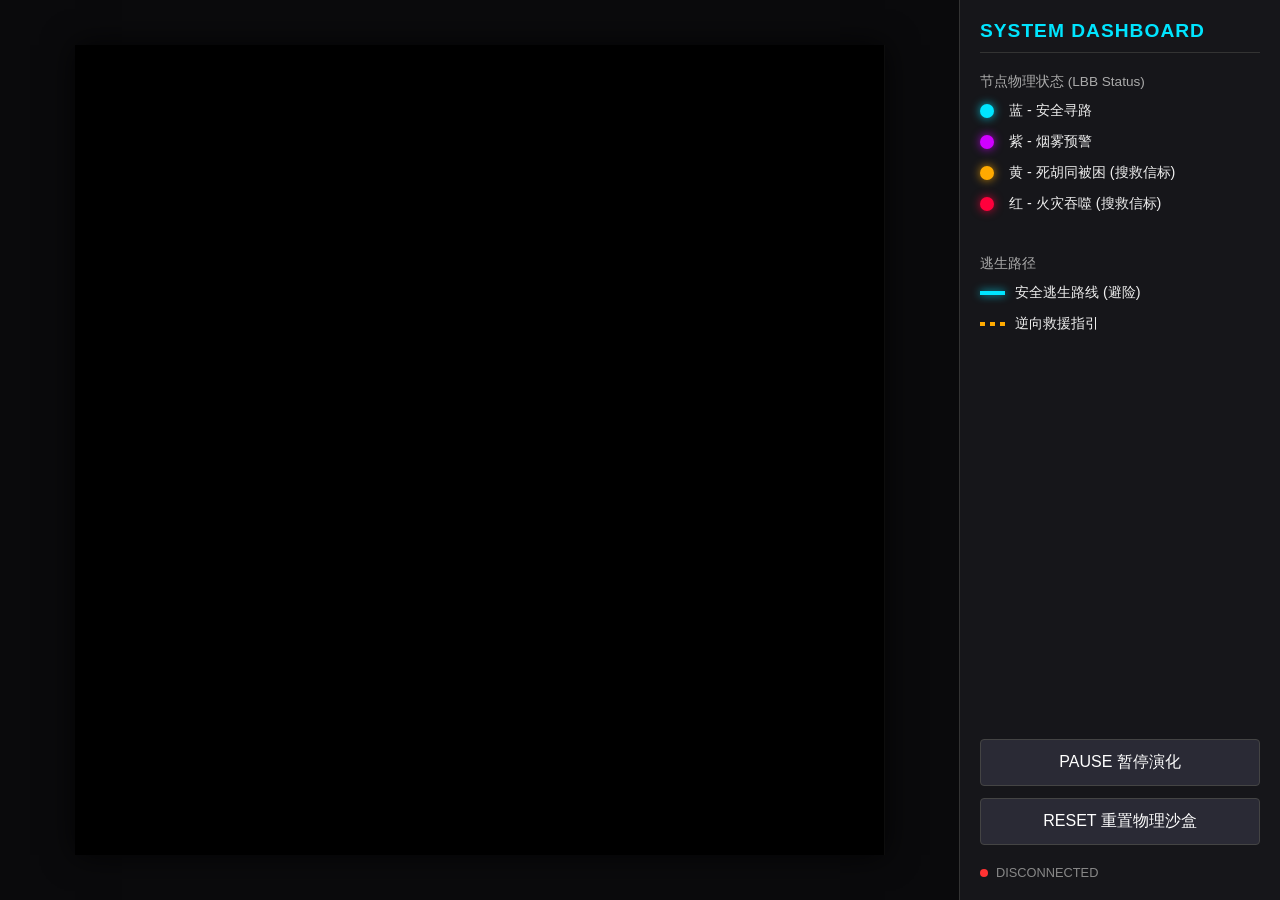
==== fire_escape_system/frontend/index.html @ aff35362 "出版完成" ====
<!DOCTYPE html>
<html lang="en">
<head>
    <meta charset="UTF-8">
    <title>火灾动态逃生推演系统</title>
    <style>
        body {
            background-color: #111;
            color: #eee;
            margin: 0;
            display: flex;
            height: 100vh;
            overflow: hidden;
            font-family: 'Segoe UI', Tahoma, Geneva, Verdana, sans-serif;
        }

        /* 左侧：物理推演画布区 */
        #sim-area {
            flex: 1;
            display: flex;
            justify-content: center;
            align-items: center;
            background-color: #0a0a0c;
            border-right: 1px solid #333;
        }
        #canvas-container {
            position: relative; 
            height: 90vh; 
            width: 90vh;
            box-shadow: 0 0 30px rgba(0, 0, 0, 0.8);
            background-color: #1a1a1a; 
        }
        #canvas-container canvas {
            width: 100% !important;
            height: 100% !important;
        }

        /* 右侧：推演控制台 Dashboard */
        #dashboard {
            width: 320px;
            background-color: #16161a;
            display: flex;
            flex-direction: column;
            padding: 20px;
            box-sizing: border-box;
            z-index: 10;
        }

        .panel-title {
            font-size: 1.2rem;
            font-weight: 600;
            margin-bottom: 20px;
            color: #00e5ff;
            text-transform: uppercase;
            letter-spacing: 1px;
            border-bottom: 1px solid #333;
            padding-bottom: 10px;
        }

        /* 图例系统 */
        .legend-group {
            margin-bottom: 30px;
        }
        .legend-item {
            display: flex;
            align-items: center;
            margin-bottom: 12px;
            font-size: 0.9rem;
        }
        .indicator {
            width: 14px;
            height: 14px;
            border-radius: 50%;
            margin-right: 15px;
            position: relative;
        }
        .ind-safe { background: #00e5ff; box-shadow: 0 0 10px rgba(0, 229, 255, 0.8); }
        .ind-smoke { background: #d000ff; box-shadow: 0 0 10px rgba(208, 0, 255, 0.8); }
        .ind-trap { background: #ffaa00; box-shadow: 0 0 10px rgba(255, 170, 0, 0.8); }
        .ind-fire { background: #ff003c; box-shadow: 0 0 10px rgba(255, 0, 60, 0.8); }

        .line-indicator {
            width: 25px;
            height: 4px;
            margin-right: 10px;
        }
        .line-solid { background: #00e5ff; box-shadow: 0 0 8px rgba(0, 229, 255, 0.8); }
        .line-dashed { background: repeating-linear-gradient(90deg, #ffaa00, #ffaa00 5px, transparent 5px, transparent 10px); }

        /* 控制按钮 */
        .control-group {
            display: flex;
            flex-direction: column;
            gap: 12px;
            margin-top: auto;
        }
        button {
            background-color: #2a2a35;
            color: #fff;
            border: 1px solid #444;
            padding: 12px;
            font-size: 1rem;
            cursor: pointer;
            border-radius: 4px;
            transition: all 0.2s ease;
        }
        button:hover { background-color: #3a3a45; border-color: #666; }
        button.active-btn { background-color: #00e5ff; color: #000; font-weight: bold; }
        
        /* 网络状态灯 */
        #net-status {
            margin-top: 20px;
            display: flex;
            align-items: center;
            font-size: 0.8rem;
            color: #888;
        }
        .status-dot {
            width: 8px;
            height: 8px;
            border-radius: 50%;
            margin-right: 8px;
            background: #ff3333; /* 默认断开红灯 */
        }
        .status-dot.online { background: #00ff66; box-shadow: 0 0 8px #00ff66; }

    </style>
</head>
<body>
    <div id="sim-area">
        <div id="canvas-container"></div>
    </div>

    <div id="dashboard">
        <div class="panel-title">System Dashboard</div>
        
        <div class="legend-group">
            <div style="color:#aaa; margin-bottom:10px; font-size:0.85rem;">节点物理状态 (LBB Status)</div>
            <div class="legend-item"><div class="indicator ind-safe"></div> 蓝 - 安全寻路</div>
            <div class="legend-item"><div class="indicator ind-smoke"></div> 紫 - 烟雾预警</div>
            <div class="legend-item"><div class="indicator ind-trap"></div> 黄 - 死胡同被困 (搜救信标)</div>
            <div class="legend-item"><div class="indicator ind-fire"></div> 红 - 火灾吞噬 (搜救信标)</div>
        </div>

        <div class="legend-group">
            <div style="color:#aaa; margin-bottom:10px; font-size:0.85rem;"> 逃生路径</div>
            <div class="legend-item"><div class="line-indicator line-solid"></div> 安全逃生路线 (避险)</div>
            <div class="legend-item"><div class="line-indicator line-dashed"></div> 逆向救援指引 </div>
        </div>

        <div class="control-group">
            <button id="btn-toggle">PAUSE 暂停演化</button>
            <button id="btn-reset">RESET 重置物理沙盒</button>
        </div>

        <div id="net-status">
            <div id="status-light" class="status-dot"></div>
            <span id="status-text">DISCONNECTED</span>
        </div>
    </div>
    
    <script type="module" src="./js/main.js"></script>
</body>
</html>
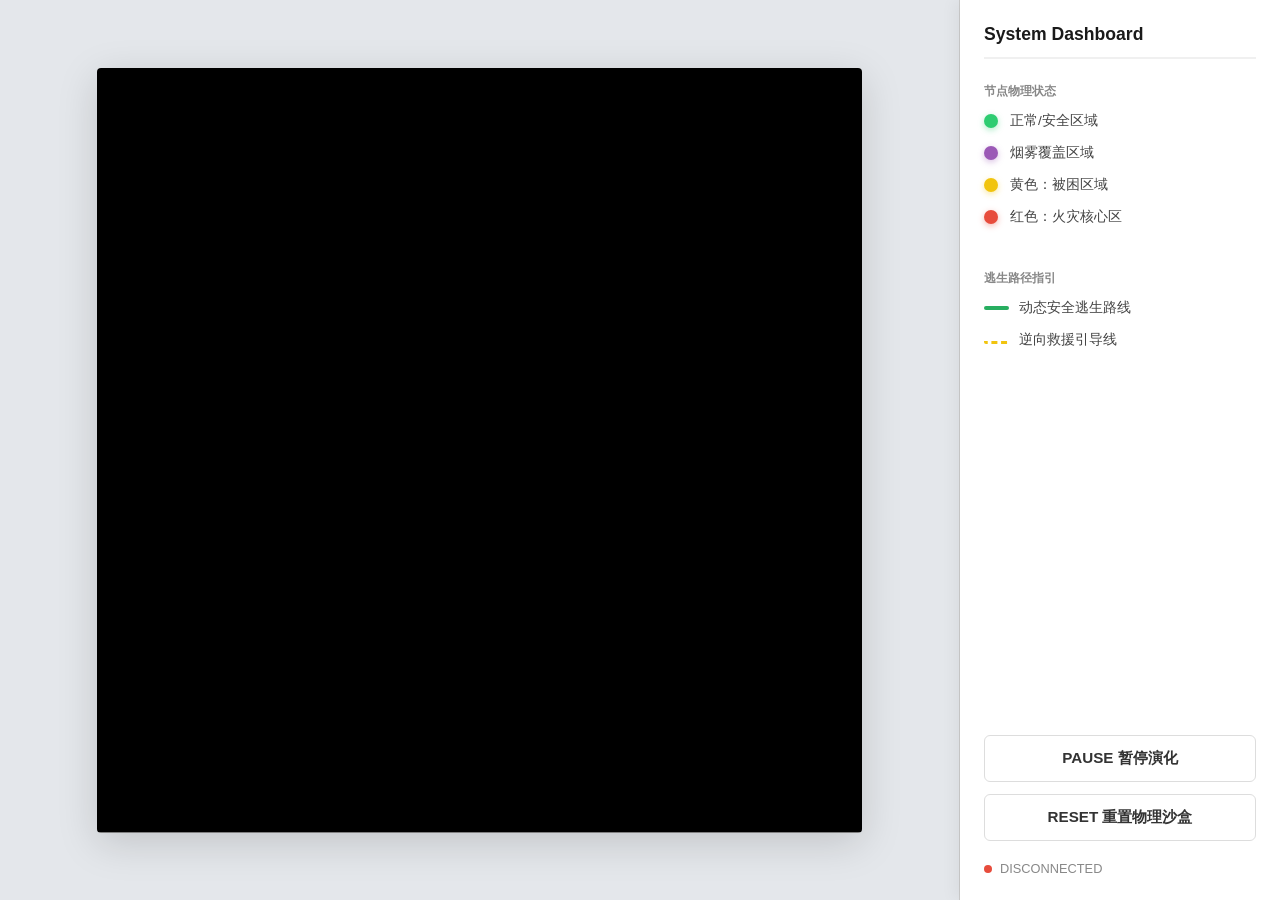
==== commit b3182af3: "初版完善" ====
--- a/fire_escape_system/frontend/index.html
+++ b/fire_escape_system/frontend/index.html
@@ -5,87 +5,102 @@
     <title>火灾动态逃生推演系统</title>
     <style>
         body {
-            background-color: #111;
-            color: #eee;
+            background-color: #f0f2f5; /* 外部浅灰色背景 */
+            color: #333;
             margin: 0;
             display: flex;
-            height: 100vh;
-            overflow: hidden;
-            font-family: 'Segoe UI', Tahoma, Geneva, Verdana, sans-serif;
+            /* 修改点：允许页面纵向滚动，并设置最小高度 */
+            min-height: 100vh; 
+            overflow-y: auto; 
+            font-family: 'Segoe UI', Helvetica, Arial, sans-serif;
         }
 
         /* 左侧：物理推演画布区 */
         #sim-area {
             flex: 1;
             display: flex;
-            justify-content: center;
-            align-items: center;
-            background-color: #0a0a0c;
-            border-right: 1px solid #333;
-        }
+            justify-content: center; /* 水平居中 */
+            align-items: center;     /* 垂直居中 */
+            background-color: #e4e7eb;
+            border-right: 1px solid #ccc;
+            padding: 40px 0; /* 增加上下留白，方便滚动查看 */
+        }
+
         #canvas-container {
             position: relative; 
-            height: 90vh; 
-            width: 90vh;
-            box-shadow: 0 0 30px rgba(0, 0, 0, 0.8);
-            background-color: #1a1a1a; 
-        }
+            /* 保持画布比例，可根据需要调整大小 */
+            height: 85vh; 
+            width: 85vh;
+            box-shadow: 0 10px 40px rgba(0, 0, 0, 0.15);
+            background-color: #ffffff; 
+            border-radius: 4px;
+        }
+
         #canvas-container canvas {
             width: 100% !important;
             height: 100% !important;
+            border-radius: 4px;
         }
 
         /* 右侧：推演控制台 Dashboard */
         #dashboard {
             width: 320px;
-            background-color: #16161a;
+            background-color: #ffffff;
             display: flex;
             flex-direction: column;
-            padding: 20px;
+            padding: 24px;
             box-sizing: border-box;
             z-index: 10;
+            box-shadow: -5px 0 15px rgba(0,0,0,0.05);
+            
+            /* 修改点：设置粘性定位，让控制面板跟随滚动不消失 */
+            position: sticky;
+            top: 0;
+            height: 100vh; 
         }
 
         .panel-title {
-            font-size: 1.2rem;
-            font-weight: 600;
-            margin-bottom: 20px;
-            color: #00e5ff;
-            text-transform: uppercase;
-            letter-spacing: 1px;
-            border-bottom: 1px solid #333;
-            padding-bottom: 10px;
-        }
-
-        /* 图例系统 */
+            font-size: 1.1rem;
+            font-weight: 700;
+            margin-bottom: 24px;
+            color: #1a1a1a;
+            border-bottom: 2px solid #f0f0f0;
+            padding-bottom: 12px;
+        }
+
         .legend-group {
             margin-bottom: 30px;
         }
+
         .legend-item {
             display: flex;
             align-items: center;
-            margin-bottom: 12px;
-            font-size: 0.9rem;
-        }
+            margin-bottom: 14px;
+            font-size: 0.85rem;
+            color: #444;
+        }
+
         .indicator {
             width: 14px;
             height: 14px;
             border-radius: 50%;
-            margin-right: 15px;
-            position: relative;
-        }
-        .ind-safe { background: #00e5ff; box-shadow: 0 0 10px rgba(0, 229, 255, 0.8); }
-        .ind-smoke { background: #d000ff; box-shadow: 0 0 10px rgba(208, 0, 255, 0.8); }
-        .ind-trap { background: #ffaa00; box-shadow: 0 0 10px rgba(255, 170, 0, 0.8); }
-        .ind-fire { background: #ff003c; box-shadow: 0 0 10px rgba(255, 0, 60, 0.8); }
+            margin-right: 12px;
+        }
+
+        /* 状态颜色定义 */
+        .ind-safe { background: #2ecc71; box-shadow: 0 2px 6px rgba(46, 204, 113, 0.4); }
+        .ind-smoke { background: #9b59b6; box-shadow: 0 2px 6px rgba(155, 89, 182, 0.4); }
+        .ind-trap { background: #f1c40f; box-shadow: 0 2px 6px rgba(241, 196, 15, 0.4); }
+        .ind-fire { background: #e74c3c; box-shadow: 0 2px 6px rgba(231, 76, 60, 0.4); }
 
         .line-indicator {
             width: 25px;
             height: 4px;
             margin-right: 10px;
-        }
-        .line-solid { background: #00e5ff; box-shadow: 0 0 8px rgba(0, 229, 255, 0.8); }
-        .line-dashed { background: repeating-linear-gradient(90deg, #ffaa00, #ffaa00 5px, transparent 5px, transparent 10px); }
+            border-radius: 2px;
+        }
+        .line-solid { background: #27ae60; }
+        .line-dashed { border-bottom: 3px dashed #f1c40f; }
 
         /* 控制按钮 */
         .control-group {
@@ -94,35 +109,66 @@
             gap: 12px;
             margin-top: auto;
         }
+
         button {
-            background-color: #2a2a35;
+            background-color: #fff;
+            color: #333;
+            border: 1px solid #ddd;
+            padding: 12px;
+            font-size: 0.95rem;
+            font-weight: 600;
+            cursor: pointer;
+            border-radius: 6px;
+            transition: all 0.2s ease;
+        }
+
+        button:hover {
+            background-color: #f8f9fa;
+            border-color: #bbb;
+        }
+
+        button.active-btn {
+            background-color: #27ae60;
             color: #fff;
-            border: 1px solid #444;
-            padding: 12px;
-            font-size: 1rem;
-            cursor: pointer;
-            border-radius: 4px;
-            transition: all 0.2s ease;
-        }
-        button:hover { background-color: #3a3a45; border-color: #666; }
-        button.active-btn { background-color: #00e5ff; color: #000; font-weight: bold; }
+            border-color: #219150;
+        }
         
-        /* 网络状态灯 */
+        /* 网络状态 */
         #net-status {
             margin-top: 20px;
             display: flex;
             align-items: center;
             font-size: 0.8rem;
-            color: #888;
-        }
+            color: #999;
+        }
+
         .status-dot {
             width: 8px;
             height: 8px;
             border-radius: 50%;
             margin-right: 8px;
-            background: #ff3333; /* 默认断开红灯 */
-        }
-        .status-dot.online { background: #00ff66; box-shadow: 0 0 8px #00ff66; }
+            background: #e74c3c;
+        }
+
+        .status-dot.online {
+            background: #2ecc71;
+            box-shadow: 0 0 8px rgba(46, 204, 113, 0.6);
+        }
+
+        /* 美化滚动条 (滑块) */
+        ::-webkit-scrollbar {
+            width: 8px;
+        }
+        ::-webkit-scrollbar-track {
+            background: #f1f1f1;
+        }
+        ::-webkit-scrollbar-thumb {
+            background: #ccc;
+            border-radius: 4px;
+        }
+        ::-webkit-scrollbar-thumb:hover {
+            background: #bbb;
+        }
 
     </style>
 </head>
@@ -135,17 +181,17 @@
         <div class="panel-title">System Dashboard</div>
         
         <div class="legend-group">
-            <div style="color:#aaa; margin-bottom:10px; font-size:0.85rem;">节点物理状态 (LBB Status)</div>
-            <div class="legend-item"><div class="indicator ind-safe"></div> 蓝 - 安全寻路</div>
-            <div class="legend-item"><div class="indicator ind-smoke"></div> 紫 - 烟雾预警</div>
-            <div class="legend-item"><div class="indicator ind-trap"></div> 黄 - 死胡同被困 (搜救信标)</div>
-            <div class="legend-item"><div class="indicator ind-fire"></div> 红 - 火灾吞噬 (搜救信标)</div>
+            <div style="color:#888; margin-bottom:12px; font-size:0.75rem; font-weight:bold; text-transform:uppercase;">节点物理状态</div>
+            <div class="legend-item"><div class="indicator ind-safe"></div> 正常/安全区域</div>
+            <div class="legend-item"><div class="indicator ind-smoke"></div> 烟雾覆盖区域</div>
+            <div class="legend-item"><div class="indicator ind-trap"></div> 黄色：被困区域</div>
+            <div class="legend-item"><div class="indicator ind-fire"></div> 红色：火灾核心区</div>
         </div>
 
         <div class="legend-group">
-            <div style="color:#aaa; margin-bottom:10px; font-size:0.85rem;"> 逃生路径</div>
-            <div class="legend-item"><div class="line-indicator line-solid"></div> 安全逃生路线 (避险)</div>
-            <div class="legend-item"><div class="line-indicator line-dashed"></div> 逆向救援指引 </div>
+            <div style="color:#888; margin-bottom:12px; font-size:0.75rem; font-weight:bold; text-transform:uppercase;">逃生路径指引</div>
+            <div class="legend-item"><div class="line-indicator line-solid"></div> 动态安全逃生路线</div>
+            <div class="legend-item"><div class="line-indicator line-dashed"></div> 逆向救援引导线</div>
         </div>
 
         <div class="control-group">
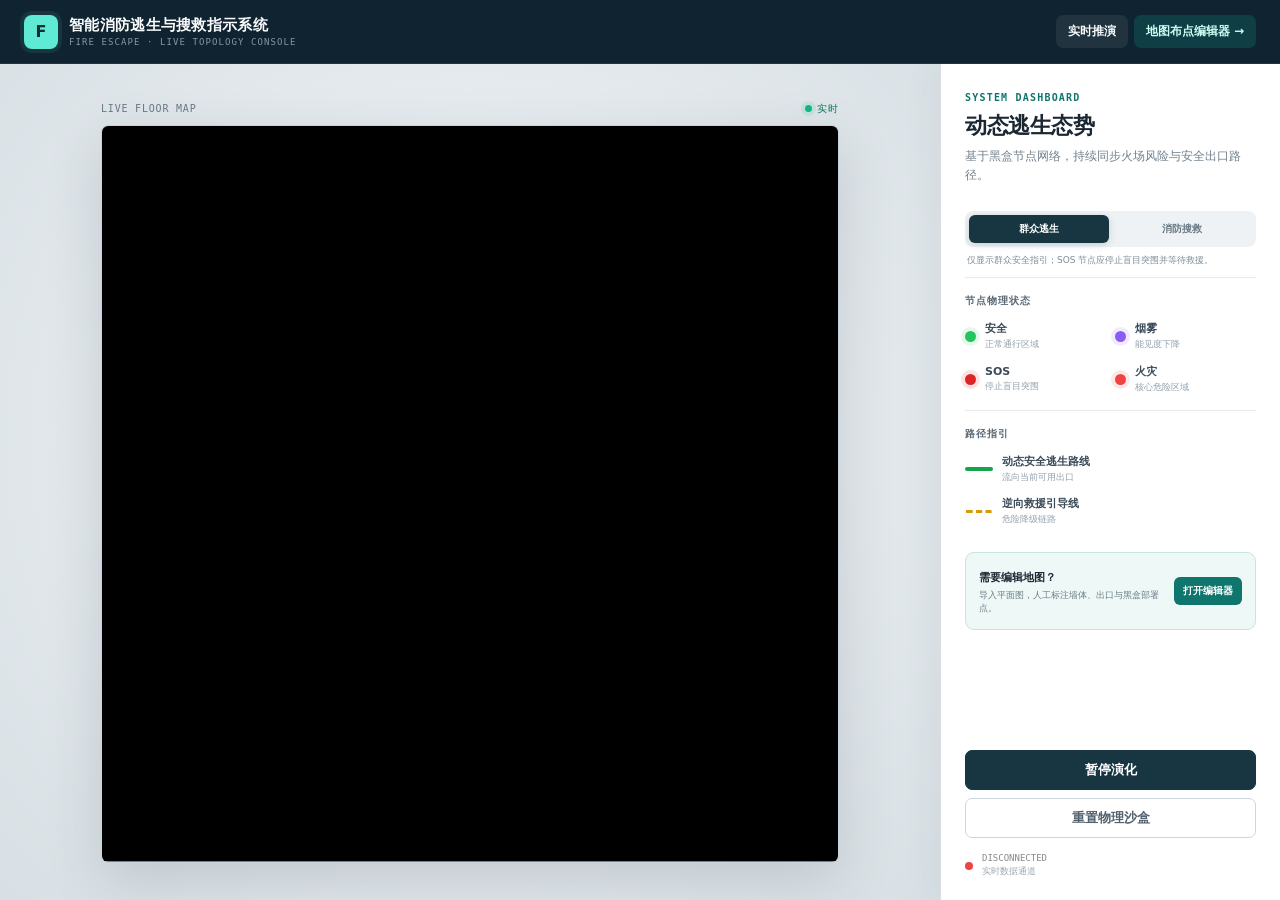
==== commit abedaf5b: "初版完成，完成地图编辑器" ====
--- a/fire_escape_system/frontend/index.html
+++ b/fire_escape_system/frontend/index.html
@@ -1,210 +1,85 @@
 <!DOCTYPE html>
-<html lang="en">
+<html lang="zh-CN">
 <head>
     <meta charset="UTF-8">
-    <title>火灾动态逃生推演系统</title>
-    <style>
-        body {
-            background-color: #f0f2f5; /* 外部浅灰色背景 */
-            color: #333;
-            margin: 0;
-            display: flex;
-            /* 修改点：允许页面纵向滚动，并设置最小高度 */
-            min-height: 100vh; 
-            overflow-y: auto; 
-            font-family: 'Segoe UI', Helvetica, Arial, sans-serif;
-        }
-
-        /* 左侧：物理推演画布区 */
-        #sim-area {
-            flex: 1;
-            display: flex;
-            justify-content: center; /* 水平居中 */
-            align-items: center;     /* 垂直居中 */
-            background-color: #e4e7eb;
-            border-right: 1px solid #ccc;
-            padding: 40px 0; /* 增加上下留白，方便滚动查看 */
-        }
-
-        #canvas-container {
-            position: relative; 
-            /* 保持画布比例，可根据需要调整大小 */
-            height: 85vh; 
-            width: 85vh;
-            box-shadow: 0 10px 40px rgba(0, 0, 0, 0.15);
-            background-color: #ffffff; 
-            border-radius: 4px;
-        }
-
-        #canvas-container canvas {
-            width: 100% !important;
-            height: 100% !important;
-            border-radius: 4px;
-        }
-
-        /* 右侧：推演控制台 Dashboard */
-        #dashboard {
-            width: 320px;
-            background-color: #ffffff;
-            display: flex;
-            flex-direction: column;
-            padding: 24px;
-            box-sizing: border-box;
-            z-index: 10;
-            box-shadow: -5px 0 15px rgba(0,0,0,0.05);
-            
-            /* 修改点：设置粘性定位，让控制面板跟随滚动不消失 */
-            position: sticky;
-            top: 0;
-            height: 100vh; 
-        }
-
-        .panel-title {
-            font-size: 1.1rem;
-            font-weight: 700;
-            margin-bottom: 24px;
-            color: #1a1a1a;
-            border-bottom: 2px solid #f0f0f0;
-            padding-bottom: 12px;
-        }
-
-        .legend-group {
-            margin-bottom: 30px;
-        }
-
-        .legend-item {
-            display: flex;
-            align-items: center;
-            margin-bottom: 14px;
-            font-size: 0.85rem;
-            color: #444;
-        }
-
-        .indicator {
-            width: 14px;
-            height: 14px;
-            border-radius: 50%;
-            margin-right: 12px;
-        }
-
-        /* 状态颜色定义 */
-        .ind-safe { background: #2ecc71; box-shadow: 0 2px 6px rgba(46, 204, 113, 0.4); }
-        .ind-smoke { background: #9b59b6; box-shadow: 0 2px 6px rgba(155, 89, 182, 0.4); }
-        .ind-trap { background: #f1c40f; box-shadow: 0 2px 6px rgba(241, 196, 15, 0.4); }
-        .ind-fire { background: #e74c3c; box-shadow: 0 2px 6px rgba(231, 76, 60, 0.4); }
-
-        .line-indicator {
-            width: 25px;
-            height: 4px;
-            margin-right: 10px;
-            border-radius: 2px;
-        }
-        .line-solid { background: #27ae60; }
-        .line-dashed { border-bottom: 3px dashed #f1c40f; }
-
-        /* 控制按钮 */
-        .control-group {
-            display: flex;
-            flex-direction: column;
-            gap: 12px;
-            margin-top: auto;
-        }
-
-        button {
-            background-color: #fff;
-            color: #333;
-            border: 1px solid #ddd;
-            padding: 12px;
-            font-size: 0.95rem;
-            font-weight: 600;
-            cursor: pointer;
-            border-radius: 6px;
-            transition: all 0.2s ease;
-        }
-
-        button:hover {
-            background-color: #f8f9fa;
-            border-color: #bbb;
-        }
-
-        button.active-btn {
-            background-color: #27ae60;
-            color: #fff;
-            border-color: #219150;
-        }
-        
-        /* 网络状态 */
-        #net-status {
-            margin-top: 20px;
-            display: flex;
-            align-items: center;
-            font-size: 0.8rem;
-            color: #999;
-        }
-
-        .status-dot {
-            width: 8px;
-            height: 8px;
-            border-radius: 50%;
-            margin-right: 8px;
-            background: #e74c3c;
-        }
-
-        .status-dot.online {
-            background: #2ecc71;
-            box-shadow: 0 0 8px rgba(46, 204, 113, 0.6);
-        }
-
-        /* 美化滚动条 (滑块) */
-        ::-webkit-scrollbar {
-            width: 8px;
-        }
-        ::-webkit-scrollbar-track {
-            background: #f1f1f1;
-        }
-        ::-webkit-scrollbar-thumb {
-            background: #ccc;
-            border-radius: 4px;
-        }
-        ::-webkit-scrollbar-thumb:hover {
-            background: #bbb;
-        }
-
-    </style>
+    <meta name="viewport" content="width=device-width, initial-scale=1.0">
+    <meta name="color-scheme" content="light">
+    <title>智能消防逃生与搜救指示系统</title>
+    <link rel="stylesheet" href="./css/style.css">
 </head>
 <body>
-    <div id="sim-area">
-        <div id="canvas-container"></div>
-    </div>
+    <header class="topbar">
+        <div class="brand">
+            <div class="brand-mark" aria-hidden="true">F</div>
+            <div>
+                <div class="brand-name">智能消防逃生与搜救指示系统</div>
+                <div class="brand-meta">FIRE ESCAPE · LIVE TOPOLOGY CONSOLE</div>
+            </div>
+        </div>
+        <nav class="topnav" aria-label="系统页面">
+            <a class="nav-link active" href="./">实时推演</a>
+            <a class="nav-link editor-entry" href="./editor/">地图布点编辑器 <span>→</span></a>
+        </nav>
+    </header>
 
-    <div id="dashboard">
-        <div class="panel-title">System Dashboard</div>
-        
-        <div class="legend-group">
-            <div style="color:#888; margin-bottom:12px; font-size:0.75rem; font-weight:bold; text-transform:uppercase;">节点物理状态</div>
-            <div class="legend-item"><div class="indicator ind-safe"></div> 正常/安全区域</div>
-            <div class="legend-item"><div class="indicator ind-smoke"></div> 烟雾覆盖区域</div>
-            <div class="legend-item"><div class="indicator ind-trap"></div> 黄色：被困区域</div>
-            <div class="legend-item"><div class="indicator ind-fire"></div> 红色：火灾核心区</div>
-        </div>
+    <main id="app-shell">
+        <section id="sim-area" aria-label="火灾动态逃生推演地图">
+            <div class="canvas-frame">
+                <div class="canvas-label">
+                    <span>LIVE FLOOR MAP</span>
+                    <span class="live-pill"><i></i> 实时</span>
+                </div>
+                <div id="canvas-container"></div>
+            </div>
+        </section>
 
-        <div class="legend-group">
-            <div style="color:#888; margin-bottom:12px; font-size:0.75rem; font-weight:bold; text-transform:uppercase;">逃生路径指引</div>
-            <div class="legend-item"><div class="line-indicator line-solid"></div> 动态安全逃生路线</div>
-            <div class="legend-item"><div class="line-indicator line-dashed"></div> 逆向救援引导线</div>
-        </div>
+        <aside id="dashboard">
+            <div class="panel-kicker">SYSTEM DASHBOARD</div>
+            <h1>动态逃生态势</h1>
+            <p class="panel-intro">基于黑盒节点网络，持续同步火场风险与安全出口路径。</p>
 
-        <div class="control-group">
-            <button id="btn-toggle">PAUSE 暂停演化</button>
-            <button id="btn-reset">RESET 重置物理沙盒</button>
-        </div>
+            <div class="mode-switch" role="group" aria-label="指引视图">
+                <button id="btn-mode-evacuation" class="active" type="button">群众逃生</button>
+                <button id="btn-mode-rescue" type="button">消防搜救</button>
+            </div>
+            <p id="mode-note" class="mode-note">仅显示群众安全指引；SOS 节点应停止盲目突围并等待救援。</p>
 
-        <div id="net-status">
-            <div id="status-light" class="status-dot"></div>
-            <span id="status-text">DISCONNECTED</span>
-        </div>
-    </div>
-    
+            <section class="dashboard-section">
+                <h2>节点物理状态</h2>
+                <div class="legend-grid">
+                    <div class="legend-item"><span class="indicator ind-safe"></span><div><strong>安全</strong><small>正常通行区域</small></div></div>
+                    <div class="legend-item"><span class="indicator ind-smoke"></span><div><strong>烟雾</strong><small>能见度下降</small></div></div>
+                    <div class="legend-item"><span class="indicator ind-sos"></span><div><strong>SOS</strong><small>停止盲目突围</small></div></div>
+                    <div class="legend-item"><span class="indicator ind-fire"></span><div><strong>火灾</strong><small>核心危险区域</small></div></div>
+                </div>
+            </section>
+
+            <section class="dashboard-section">
+                <h2>路径指引</h2>
+                <div class="path-legend"><span class="line-indicator line-solid"></span><div><strong>动态安全逃生路线</strong><small>流向当前可用出口</small></div></div>
+                <div class="path-legend"><span class="line-indicator line-dashed"></span><div><strong>逆向救援引导线</strong><small>危险降级链路</small></div></div>
+            </section>
+
+            <section class="quick-editor-card">
+                <div>
+                    <strong>需要编辑地图？</strong>
+                    <p>导入平面图，人工标注墙体、出口与黑盒部署点。</p>
+                </div>
+                <a href="./editor/">打开编辑器</a>
+            </section>
+
+            <div class="control-group">
+                <button id="btn-toggle">暂停演化</button>
+                <button id="btn-reset" class="secondary">重置物理沙盒</button>
+            </div>
+
+            <div id="net-status">
+                <span id="status-light" class="status-dot"></span>
+                <div><strong id="status-text">DISCONNECTED</strong><small>实时数据通道</small></div>
+            </div>
+        </aside>
+    </main>
+
     <script type="module" src="./js/main.js"></script>
 </body>
-</html>+</html>
--- a/fire_escape_system/frontend/css/style.css
+++ b/fire_escape_system/frontend/css/style.css
@@ -0,0 +1,92 @@
+:root {
+    color-scheme: light;
+    --ink: #1b2732;
+    --muted: #71808d;
+    --line: #d8e0e6;
+    --navy: #102330;
+    --teal: #0f766e;
+}
+
+* { box-sizing: border-box; }
+html, body { margin: 0; min-height: 100%; }
+body {
+    min-height: 100vh;
+    color: var(--ink);
+    background: #e8edf1;
+    font-family: Inter, "Segoe UI", "PingFang SC", "Microsoft YaHei", system-ui, sans-serif;
+}
+
+.topbar {
+    position: sticky; top: 0; z-index: 30;
+    height: 64px; display: flex; align-items: center; justify-content: space-between;
+    padding: 0 24px; color: #f8fafc; background: var(--navy); border-bottom: 1px solid rgba(255,255,255,.08);
+}
+.brand { display: flex; align-items: center; gap: 11px; }
+.brand-mark {
+    display: grid; place-items: center; width: 34px; height: 34px; color: #0f2f32; background: #5eead4;
+    border-radius: 8px; font-weight: 900; box-shadow: 0 0 0 4px rgba(94,234,212,.09);
+}
+.brand-name { font-size: 15px; font-weight: 700; letter-spacing: .02em; }
+.brand-meta { margin-top: 2px; color: #8299a6; font: 9px ui-monospace, SFMono-Regular, Consolas, monospace; letter-spacing: .12em; }
+.topnav { display: flex; align-items: center; gap: 6px; }
+.nav-link { padding: 8px 12px; color: #9eb0ba; text-decoration: none; border-radius: 7px; font-size: 12px; font-weight: 600; }
+.nav-link:hover, .nav-link.active { color: #f8fafc; background: rgba(255,255,255,.07); }
+.nav-link.editor-entry { color: #ccfbf1; background: rgba(13,148,136,.24); }
+.nav-link.editor-entry:hover { background: rgba(13,148,136,.4); }
+
+#app-shell { min-height: calc(100vh - 64px); display: grid; grid-template-columns: minmax(540px, 1fr) 340px; }
+#sim-area { min-width: 0; display: grid; place-items: center; padding: 28px; background: radial-gradient(circle at 50% 45%, #f5f8fa 0, #e1e7eb 65%, #d8e0e5 100%); }
+.canvas-frame { width: min(82vh, calc(100vw - 420px)); min-width: 500px; }
+.canvas-label { display: flex; align-items: center; justify-content: space-between; margin-bottom: 9px; color: #6a7a87; font: 10px ui-monospace, SFMono-Regular, Consolas, monospace; letter-spacing: .08em; }
+.live-pill { display: flex; align-items: center; gap: 5px; color: #047857; }
+.live-pill i { display: inline-block; width: 7px; height: 7px; background: #10b981; border-radius: 50%; box-shadow: 0 0 0 4px rgba(16,185,129,.12); animation: pulse 1.5s infinite; }
+@keyframes pulse { 50% { opacity: .45; } }
+#canvas-container { position: relative; width: 100%; aspect-ratio: 1; overflow: hidden; background: #fff; border: 1px solid #c8d2da; border-radius: 7px; box-shadow: 0 18px 55px rgba(35,51,64,.16); }
+#canvas-container canvas { width: 100% !important; height: 100% !important; }
+
+#dashboard { min-height: calc(100vh - 64px); display: flex; flex-direction: column; padding: 28px 24px 22px; background: #fff; border-left: 1px solid var(--line); box-shadow: -8px 0 30px rgba(35,51,64,.05); }
+.panel-kicker { color: #0f766e; font: 10px ui-monospace, SFMono-Regular, Consolas, monospace; font-weight: 700; letter-spacing: .12em; }
+#dashboard h1 { margin: 8px 0 6px; font-size: 22px; letter-spacing: -.02em; }
+.panel-intro { margin: 0 0 26px; color: var(--muted); font-size: 12px; line-height: 1.6; }
+.mode-switch { display: grid; grid-template-columns: 1fr 1fr; gap: 4px; padding: 4px; background: #eef2f4; border-radius: 8px; }
+.mode-switch button { padding: 7px; color: #687985; background: transparent; border: 0; border-radius: 6px; cursor: pointer; font-size: 10px; font-weight: 700; }
+.mode-switch button.active { color: #fff; background: #183542; box-shadow: 0 2px 7px rgba(24,53,66,.18); }
+.mode-switch button:last-child.active { background: #9a3412; }
+.mode-note { margin: 7px 2px 10px; color: #7b8b97; font-size: 9px; line-height: 1.45; }
+.dashboard-section { padding: 16px 0; border-top: 1px solid #e6ebef; }
+.dashboard-section h2 { margin: 0 0 13px; color: #596875; font-size: 10px; text-transform: uppercase; letter-spacing: .1em; }
+.legend-grid { display: grid; grid-template-columns: 1fr 1fr; gap: 13px 8px; }
+.legend-item, .path-legend { display: flex; align-items: center; gap: 9px; }
+.legend-item strong, .path-legend strong { display: block; color: #394957; font-size: 11px; }
+.legend-item small, .path-legend small { display: block; margin-top: 2px; color: #91a0ac; font-size: 9px; }
+.indicator { width: 11px; height: 11px; flex: none; border-radius: 50%; }
+.ind-safe { background: #22c55e; box-shadow: 0 0 0 4px rgba(34,197,94,.12); }
+.ind-smoke { background: #8b5cf6; box-shadow: 0 0 0 4px rgba(139,92,246,.12); }
+.ind-sos { background: #dc2626; box-shadow: 0 0 0 4px rgba(220,38,38,.13); }
+.ind-fire { background: #ef4444; box-shadow: 0 0 0 4px rgba(239,68,68,.12); }
+.path-legend + .path-legend { margin-top: 12px; }
+.line-indicator { width: 28px; height: 4px; flex: none; border-radius: 3px; }
+.line-solid { background: #16a34a; }
+.line-dashed { height: 0; border-top: 3px dashed #d59b0b; }
+.quick-editor-card { display: flex; align-items: center; justify-content: space-between; gap: 10px; margin-top: 10px; padding: 13px; background: #eef8f6; border: 1px solid #c6e6df; border-radius: 9px; }
+.quick-editor-card strong { font-size: 11px; }
+.quick-editor-card p { margin: 4px 0 0; color: #6b7c87; font-size: 9px; line-height: 1.45; }
+.quick-editor-card a { flex: none; color: #fff; background: var(--teal); border-radius: 6px; padding: 7px 9px; text-decoration: none; font-size: 10px; font-weight: 700; }
+.control-group { display: grid; gap: 8px; margin-top: auto; padding-top: 22px; }
+.control-group button { padding: 10px; color: #fff; background: #183542; border: 1px solid #183542; border-radius: 7px; cursor: pointer; font-weight: 700; }
+.control-group button:hover { background: #234957; }
+.control-group button.active-btn { background: #0f766e; border-color: #0f766e; }
+.control-group button.secondary { color: #52616e; background: #fff; border-color: #cdd6dd; }
+.control-group button.secondary:hover { background: #f5f7f8; }
+#net-status { display: flex; align-items: center; gap: 9px; margin-top: 15px; color: #7b8b97; }
+#net-status strong { display: block; font: 9px ui-monospace, SFMono-Regular, Consolas, monospace; }
+#net-status small { display: block; margin-top: 2px; color: #9aa7b1; font-size: 9px; }
+.status-dot { width: 8px; height: 8px; flex: none; background: #ef4444; border-radius: 50%; }
+.status-dot.online { background: #22c55e; box-shadow: 0 0 0 4px rgba(34,197,94,.12); }
+
+@media (max-width: 950px) {
+    #app-shell { grid-template-columns: 1fr; }
+    #dashboard { min-height: auto; border: 0; border-top: 1px solid var(--line); }
+    .canvas-frame { width: min(82vh, 90vw); min-width: 0; }
+    .control-group { margin-top: 20px; }
+}
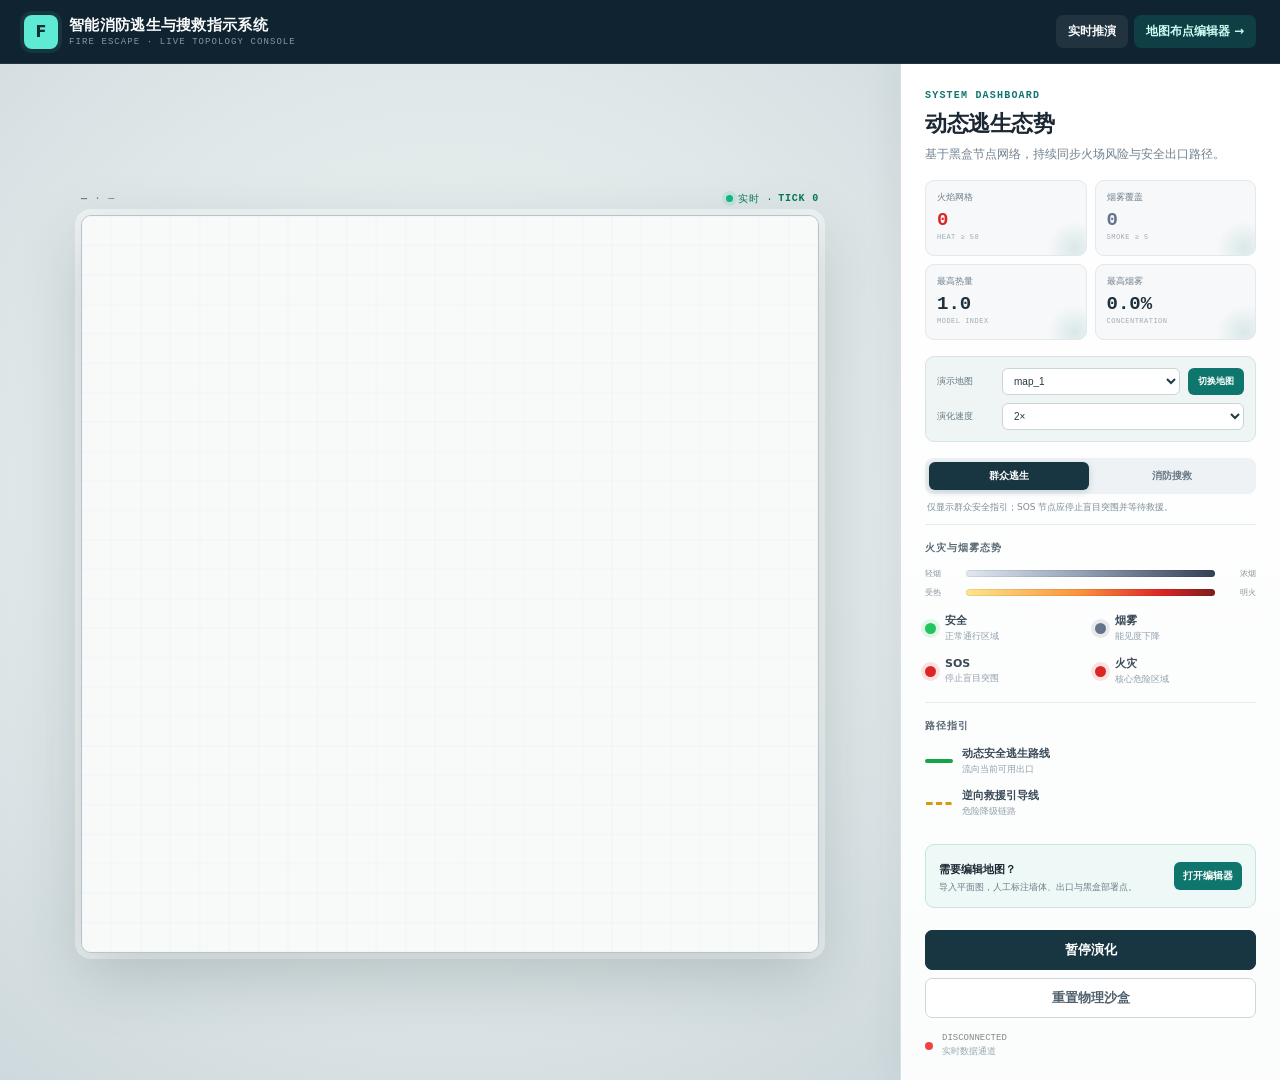
==== commit ff27ecb7: "feat: 完善地图系统，实现较为便利对地图进行修改布置小黑盒，提供更加全面的可视化" ====
--- a/fire_escape_system/frontend/index.html
+++ b/fire_escape_system/frontend/index.html
@@ -26,8 +26,8 @@
         <section id="sim-area" aria-label="火灾动态逃生推演地图">
             <div class="canvas-frame">
                 <div class="canvas-label">
-                    <span>LIVE FLOOR MAP</span>
-                    <span class="live-pill"><i></i> 实时</span>
+                    <span><b id="runtime-map">—</b> · <span id="runtime-grid">—</span></span>
+                    <span class="live-pill"><i></i> 实时 · <b id="runtime-tick">TICK 0</b></span>
                 </div>
                 <div id="canvas-container"></div>
             </div>
@@ -38,6 +38,22 @@
             <h1>动态逃生态势</h1>
             <p class="panel-intro">基于黑盒节点网络，持续同步火场风险与安全出口路径。</p>
 
+            <section class="metric-grid" aria-label="火场实时指标">
+                <article><span>火焰网格</span><strong id="metric-fire">0</strong><small>HEAT ≥ 50</small></article>
+                <article><span>烟雾覆盖</span><strong id="metric-smoke">0</strong><small>SMOKE ≥ 5</small></article>
+                <article><span>最高热量</span><strong id="metric-heat">1.0</strong><small>MODEL INDEX</small></article>
+                <article><span>最高烟雾</span><strong id="metric-smoke-max">0.0%</strong><small>CONCENTRATION</small></article>
+            </section>
+
+            <section class="demo-controls" aria-label="演示设置">
+                <label><span>演示地图</span><select id="runtime-map-select"><option value="map_1">map_1</option></select></label>
+                <button id="btn-apply-map" type="button">切换地图</button>
+                <label><span>演化速度</span><select id="runtime-speed-select">
+                    <option value="0.5">0.5×</option><option value="1">1×</option>
+                    <option value="2" selected>2×</option><option value="4">4×</option><option value="8">8×</option>
+                </select></label>
+            </section>
+
             <div class="mode-switch" role="group" aria-label="指引视图">
                 <button id="btn-mode-evacuation" class="active" type="button">群众逃生</button>
                 <button id="btn-mode-rescue" type="button">消防搜救</button>
@@ -45,7 +61,9 @@
             <p id="mode-note" class="mode-note">仅显示群众安全指引；SOS 节点应停止盲目突围并等待救援。</p>
 
             <section class="dashboard-section">
-                <h2>节点物理状态</h2>
+                <h2>火灾与烟雾态势</h2>
+                <div class="hazard-scale smoke-scale"><span>轻烟</span><i></i><span>浓烟</span></div>
+                <div class="hazard-scale fire-scale"><span>受热</span><i></i><span>明火</span></div>
                 <div class="legend-grid">
                     <div class="legend-item"><span class="indicator ind-safe"></span><div><strong>安全</strong><small>正常通行区域</small></div></div>
                     <div class="legend-item"><span class="indicator ind-smoke"></span><div><strong>烟雾</strong><small>能见度下降</small></div></div>
--- a/fire_escape_system/frontend/css/style.css
+++ b/fire_escape_system/frontend/css/style.css
@@ -5,6 +5,9 @@
     --line: #d8e0e6;
     --navy: #102330;
     --teal: #0f766e;
+    --fire: #dc2626;
+    --amber: #f59e0b;
+    --smoke: #64748b;
 }
 
 * { box-sizing: border-box; }
@@ -34,20 +37,33 @@
 .nav-link.editor-entry { color: #ccfbf1; background: rgba(13,148,136,.24); }
 .nav-link.editor-entry:hover { background: rgba(13,148,136,.4); }
 
-#app-shell { min-height: calc(100vh - 64px); display: grid; grid-template-columns: minmax(540px, 1fr) 340px; }
-#sim-area { min-width: 0; display: grid; place-items: center; padding: 28px; background: radial-gradient(circle at 50% 45%, #f5f8fa 0, #e1e7eb 65%, #d8e0e5 100%); }
-.canvas-frame { width: min(82vh, calc(100vw - 420px)); min-width: 500px; }
+#app-shell { min-height: calc(100vh - 64px); display: grid; grid-template-columns: minmax(540px, 1fr) 380px; }
+#sim-area { min-width: 0; display: grid; place-items: center; padding: 30px; background: radial-gradient(circle at 50% 42%, #eef4f3 0, #dfe7e8 58%, #ced9dd 100%); }
+.canvas-frame { width: min(82vh, calc(100vw - 460px)); min-width: 500px; }
 .canvas-label { display: flex; align-items: center; justify-content: space-between; margin-bottom: 9px; color: #6a7a87; font: 10px ui-monospace, SFMono-Regular, Consolas, monospace; letter-spacing: .08em; }
 .live-pill { display: flex; align-items: center; gap: 5px; color: #047857; }
 .live-pill i { display: inline-block; width: 7px; height: 7px; background: #10b981; border-radius: 50%; box-shadow: 0 0 0 4px rgba(16,185,129,.12); animation: pulse 1.5s infinite; }
 @keyframes pulse { 50% { opacity: .45; } }
-#canvas-container { position: relative; width: 100%; aspect-ratio: 1; overflow: hidden; background: #fff; border: 1px solid #c8d2da; border-radius: 7px; box-shadow: 0 18px 55px rgba(35,51,64,.16); }
+#canvas-container { position: relative; width: 100%; aspect-ratio: 1; overflow: hidden; background: #f7faf9; border: 1px solid #b7c5ca; border-radius: 10px; box-shadow: 0 22px 65px rgba(26,43,52,.2), 0 0 0 6px rgba(255,255,255,.55); }
 #canvas-container canvas { width: 100% !important; height: 100% !important; }
 
-#dashboard { min-height: calc(100vh - 64px); display: flex; flex-direction: column; padding: 28px 24px 22px; background: #fff; border-left: 1px solid var(--line); box-shadow: -8px 0 30px rgba(35,51,64,.05); }
+#dashboard { min-height: calc(100vh - 64px); display: flex; flex-direction: column; padding: 26px 24px 22px; overflow-y: auto; background: linear-gradient(180deg, #fff 0%, #fbfcfc 100%); border-left: 1px solid var(--line); box-shadow: -8px 0 30px rgba(35,51,64,.05); }
 .panel-kicker { color: #0f766e; font: 10px ui-monospace, SFMono-Regular, Consolas, monospace; font-weight: 700; letter-spacing: .12em; }
 #dashboard h1 { margin: 8px 0 6px; font-size: 22px; letter-spacing: -.02em; }
-.panel-intro { margin: 0 0 26px; color: var(--muted); font-size: 12px; line-height: 1.6; }
+.panel-intro { margin: 0 0 16px; color: var(--muted); font-size: 12px; line-height: 1.6; }
+.metric-grid { display: grid; grid-template-columns: 1fr 1fr; gap: 8px; margin-bottom: 16px; }
+.metric-grid article { position: relative; overflow: hidden; min-height: 76px; padding: 10px 11px; background: #f6f8f9; border: 1px solid #e2e8ec; border-radius: 9px; }
+.metric-grid article::after { content: ''; position: absolute; right: -16px; bottom: -20px; width: 54px; height: 54px; background: radial-gradient(circle, rgba(15,118,110,.12), transparent 70%); }
+.metric-grid span { display: block; color: #71808d; font-size: 9px; }
+.metric-grid strong { display: block; margin-top: 5px; color: #20313c; font: 700 19px ui-monospace, SFMono-Regular, Consolas, monospace; }
+.metric-grid small { display: block; margin-top: 2px; color: #a0acb5; font: 7px ui-monospace, SFMono-Regular, Consolas, monospace; letter-spacing: .07em; }
+.metric-grid article:nth-child(1) strong { color: var(--fire); }
+.metric-grid article:nth-child(2) strong { color: var(--smoke); }
+.demo-controls { display: grid; grid-template-columns: minmax(0, 1fr) auto; gap: 8px; margin-bottom: 16px; padding: 11px; background: #eef5f4; border: 1px solid #d6e5e2; border-radius: 9px; }
+.demo-controls label { display: grid; grid-template-columns: 58px 1fr; align-items: center; gap: 7px; color: #647681; font-size: 9px; }
+.demo-controls label:last-child { grid-column: 1 / -1; }
+.demo-controls select { width: 100%; min-width: 0; padding: 6px 7px; color: #233843; background: #fff; border: 1px solid #c8d7d5; border-radius: 6px; font-size: 10px; }
+.demo-controls button { padding: 6px 10px; color: #fff; background: #0f766e; border: 0; border-radius: 6px; cursor: pointer; font-size: 9px; font-weight: 700; }
 .mode-switch { display: grid; grid-template-columns: 1fr 1fr; gap: 4px; padding: 4px; background: #eef2f4; border-radius: 8px; }
 .mode-switch button { padding: 7px; color: #687985; background: transparent; border: 0; border-radius: 6px; cursor: pointer; font-size: 10px; font-weight: 700; }
 .mode-switch button.active { color: #fff; background: #183542; box-shadow: 0 2px 7px rgba(24,53,66,.18); }
@@ -55,15 +71,21 @@
 .mode-note { margin: 7px 2px 10px; color: #7b8b97; font-size: 9px; line-height: 1.45; }
 .dashboard-section { padding: 16px 0; border-top: 1px solid #e6ebef; }
 .dashboard-section h2 { margin: 0 0 13px; color: #596875; font-size: 10px; text-transform: uppercase; letter-spacing: .1em; }
+.hazard-scale { display: grid; grid-template-columns: 34px 1fr 34px; align-items: center; gap: 7px; margin: 8px 0; color: #87949e; font-size: 8px; }
+.hazard-scale span:last-child { text-align: right; }
+.hazard-scale i { height: 7px; border-radius: 999px; box-shadow: inset 0 0 0 1px rgba(15,23,42,.08); }
+.smoke-scale i { background: linear-gradient(90deg, #e2e8f0, #94a3b8 45%, #334155); }
+.fire-scale { margin-bottom: 15px; }
+.fire-scale i { background: linear-gradient(90deg, #fde68a, #fb923c 46%, #dc2626 78%, #7f1d1d); }
 .legend-grid { display: grid; grid-template-columns: 1fr 1fr; gap: 13px 8px; }
 .legend-item, .path-legend { display: flex; align-items: center; gap: 9px; }
 .legend-item strong, .path-legend strong { display: block; color: #394957; font-size: 11px; }
 .legend-item small, .path-legend small { display: block; margin-top: 2px; color: #91a0ac; font-size: 9px; }
 .indicator { width: 11px; height: 11px; flex: none; border-radius: 50%; }
 .ind-safe { background: #22c55e; box-shadow: 0 0 0 4px rgba(34,197,94,.12); }
-.ind-smoke { background: #8b5cf6; box-shadow: 0 0 0 4px rgba(139,92,246,.12); }
+.ind-smoke { background: #64748b; box-shadow: 0 0 0 4px rgba(100,116,139,.14); }
 .ind-sos { background: #dc2626; box-shadow: 0 0 0 4px rgba(220,38,38,.13); }
-.ind-fire { background: #ef4444; box-shadow: 0 0 0 4px rgba(239,68,68,.12); }
+.ind-fire { background: #dc2626; box-shadow: 0 0 0 4px rgba(220,38,38,.12); }
 .path-legend + .path-legend { margin-top: 12px; }
 .line-indicator { width: 28px; height: 4px; flex: none; border-radius: 3px; }
 .line-solid { background: #16a34a; }
